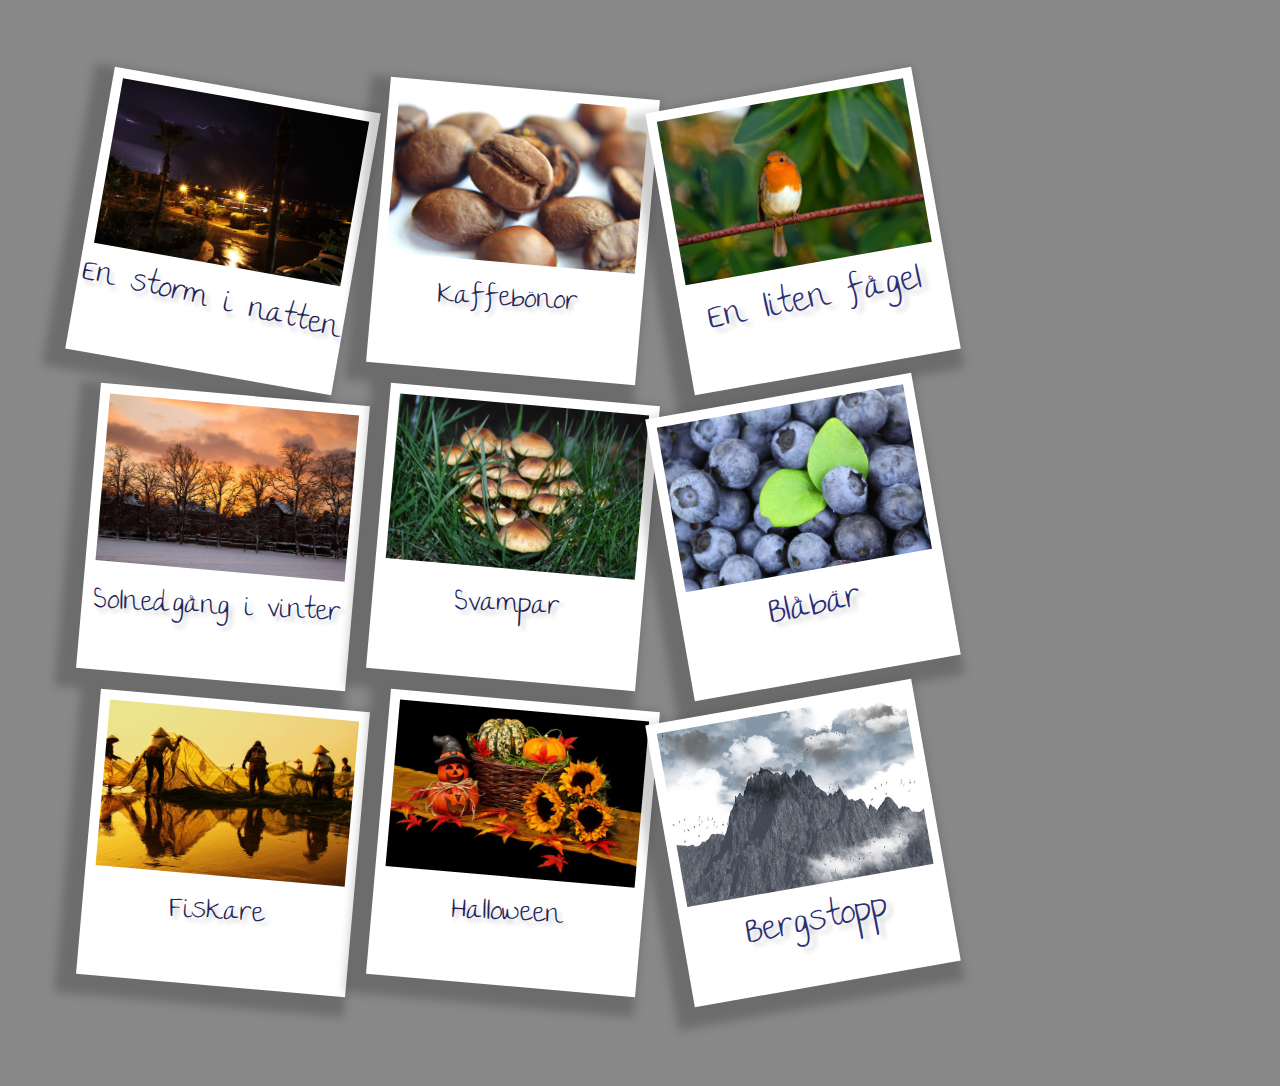
==== gallery/index.html @ f6a40ee0 "Add initial code and styling" ====
<!DOCTYPE html>
<html lang="en">
    <head>
        <meta charset="utf-8" />
        <title>Gallery</title>
        <link href='//fonts.googleapis.com/css?family=The+Girl+Next+Door' rel='stylesheet' type='text/css' />
        <link rel="stylesheet" type="text/css" href="gallery.css" />
    </head>
    <body>
        <div id="images">
            <a href="pics/5.jpg" title="En storm i natten"><img src="pics/5.jpg" alt="" /></a>
            <a href="pics/8.jpg" title="Kaffebönor"><img src="pics/8.jpg" alt="" /></a>
            <a href="pics/9.jpg" title="En liten fågel"><img src="pics/9.jpg" alt="" /></a>
            <a href="pics/1.jpg" title="Solnedgång i vinter"><img src="pics/1.jpg" alt="" /></a>
            <a href="pics/7.jpg" title="Svampar"><img src="pics/7.jpg" alt="" /></a>
            <a href="pics/3.jpg" title="Blåbär"><img src="pics/3.jpg" alt="" /></a>
            <a href="pics/6.jpg" title="Fiskare"><img src="pics/6.jpg" alt="" /></a>
            <a href="pics/4.jpg" title="Halloween"><img src="pics/4.jpg" alt="" /></a>
            <a href="pics/2.jpg" title="Bergstopp"><img src="pics/2.jpg" alt="" /></a>
        </div>
    </body>
</html>
---- gallery/gallery.css ----
html {
    padding: 80px;
    
    background-color: #888;
}

#images a {
    display: block;
    float: left;
    
    margin-right: 20px;
    margin-bottom: 20px;
    padding: 10px;
    padding-bottom: 0;
    
    width: 250px;
    min-height: 276px;
    z-index: 1;
    
    color: #242459;
    background-color: white;
    
    font-family: 'The Girl Next Door';
    font-size: 1.8em;
    text-decoration: none;
    text-shadow: 4px 4px 4px rgba(0,0,0,0.2); 
    
    -webkit-box-shadow: -10px 10px 10px 10px rgba(0, 0, 0, 0.2);
    box-shadow: -10px 10px 10px 10px rgba(0, 0, 0, 0.2); 
    
    transform:  rotate(5deg);
}

#images a:after {
    content: attr(title);
    
    display: block;
    margin-top: -10px;
    padding: 0;
    
    width: 250px;
    
    text-align: center;
    
    transform:  rotate(-2deg);
}

#images a:nth-child(5n - 4) {
    transform:  rotate(10deg);
}

#images a:nth-child(3n) {
    transform:  rotate(-10deg);
}

#images a:nth-child(5n - 4):after {
    transform:  rotate(3deg) scale(1.1);
}

#images a:nth-child(3n):after {
    color: #2e2e73;
    transform:  rotate(-1deg) scale(1.25);
}

#images a:hover, #images a:focus {
    z-index: 10;
    transform:  scale(1.5);
}

#images img {
    margin: 0;
    width: 100%;
}
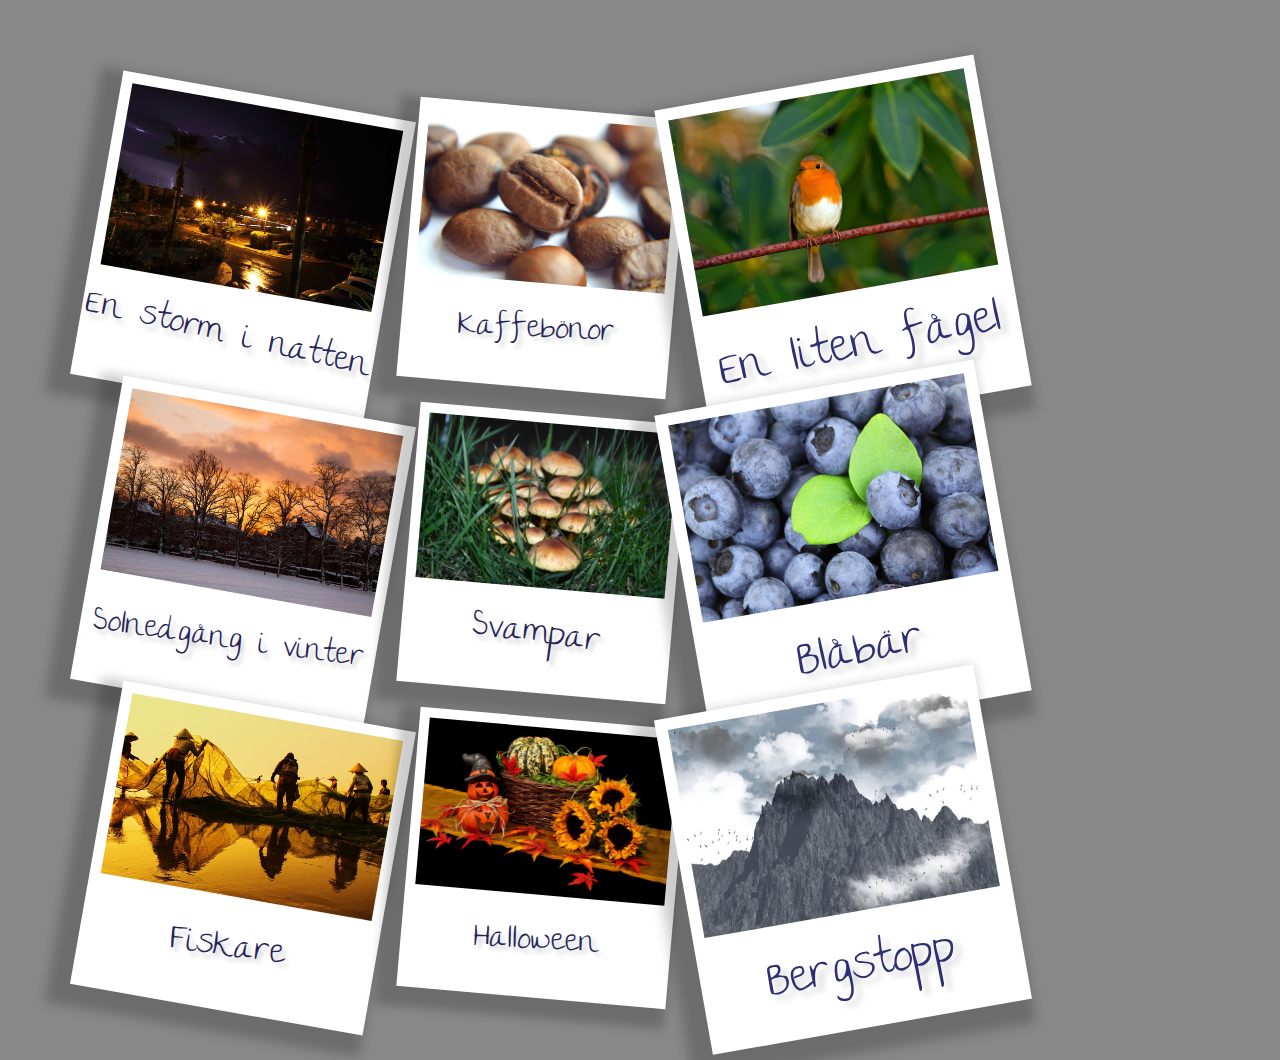
==== commit e6555fab: "Add by text on hover" ====
--- a/gallery/index.html
+++ b/gallery/index.html
@@ -8,15 +8,15 @@
     </head>
     <body>
         <div id="images">
-            <a href="pics/5.jpg" title="En storm i natten"><img src="pics/5.jpg" alt="" /></a>
-            <a href="pics/8.jpg" title="Kaffebönor"><img src="pics/8.jpg" alt="" /></a>
-            <a href="pics/9.jpg" title="En liten fågel"><img src="pics/9.jpg" alt="" /></a>
-            <a href="pics/1.jpg" title="Solnedgång i vinter"><img src="pics/1.jpg" alt="" /></a>
-            <a href="pics/7.jpg" title="Svampar"><img src="pics/7.jpg" alt="" /></a>
-            <a href="pics/3.jpg" title="Blåbär"><img src="pics/3.jpg" alt="" /></a>
-            <a href="pics/6.jpg" title="Fiskare"><img src="pics/6.jpg" alt="" /></a>
-            <a href="pics/4.jpg" title="Halloween"><img src="pics/4.jpg" alt="" /></a>
-            <a href="pics/2.jpg" title="Bergstopp"><img src="pics/2.jpg" alt="" /></a>
+            <a href="pics/5.jpg" title="En storm i natten" data-by="Petr Kratochvil"><img src="pics/5.jpg" alt="" /></a>
+            <a href="pics/8.jpg" title="Kaffebönor" data-by="George Hodan"><img src="pics/8.jpg" alt="" /></a>
+            <a href="pics/9.jpg" title="En liten fågel" data-by="Karen Arnold"><img src="pics/9.jpg" alt="" /></a>
+            <a href="pics/1.jpg" title="Solnedgång i vinter" data-by="Petr Kratochvil"><img src="pics/1.jpg" alt="" /></a>
+            <a href="pics/7.jpg" title="Svampar" data-by="George Hodan"><img src="pics/7.jpg" alt="" /></a>
+            <a href="pics/3.jpg" title="Blåbär" data-by="Petr Kratochvil"><img src="pics/3.jpg" alt="" /></a>
+            <a href="pics/6.jpg" title="Fiskare" data-by="Amateur Pic"><img src="pics/6.jpg" alt="" /></a>
+            <a href="pics/4.jpg" title="Halloween" data-by="Vera Kratochvil"><img src="pics/4.jpg" alt="" /></a>
+            <a href="pics/2.jpg" title="Bergstopp" data-by="Pennie Gibson"><img src="pics/2.jpg" alt="" /></a>
         </div>
     </body>
 </html>--- a/gallery/gallery.css
+++ b/gallery/gallery.css
@@ -1,41 +1,67 @@
 html {
-    padding: 80px;
+    padding-top: 100px;
+    padding-left: 100px;
     
     background-color: #888;
 }
 
 #images a {
     display: block;
+    position: relative;
     float: left;
     
-    margin-right: 20px;
-    margin-bottom: 20px;
+    margin-right: 30px;
+    margin-bottom: 25px;
     padding: 10px;
-    padding-bottom: 0;
+    padding-bottom: 20px;
     
     width: 250px;
-    min-height: 276px;
+    min-height: 250px;
     z-index: 1;
     
     color: #242459;
     background-color: white;
     
     font-family: 'The Girl Next Door';
-    font-size: 1.8em;
+    font-size: 2em;
     text-decoration: none;
     text-shadow: 4px 4px 4px rgba(0,0,0,0.2); 
     
     -webkit-box-shadow: -10px 10px 10px 10px rgba(0, 0, 0, 0.2);
     box-shadow: -10px 10px 10px 10px rgba(0, 0, 0, 0.2); 
     
+    transition: all 1.5s;
     transform:  rotate(5deg);
+}
+
+#images a:before {
+    content: "By " attr(data-by);
+    
+    display: block;
+    position: absolute;
+    bottom: 30px;
+    margin-bottom: -20px;
+    padding: 0;
+    overflow: hidden;
+    
+    width: 250px;
+    height: 20px;
+    
+    opacity: 0;
+    
+    font-size: 0.5em;
+    text-align: left;
+    word-break: break-all;
+    
+    transition: opacity 1s;
+    transition-delay: 0s;
 }
 
 #images a:after {
     content: attr(title);
     
     display: block;
-    margin-top: -10px;
+    margin-top: -5px;
     padding: 0;
     
     width: 250px;
@@ -45,15 +71,15 @@
     transform:  rotate(-2deg);
 }
 
-#images a:nth-child(5n - 4) {
-    transform:  rotate(10deg);
+#images a:nth-child(3n - 2) {
+    transform:  rotate(10deg) scale(1.1);
 }
 
 #images a:nth-child(3n) {
-    transform:  rotate(-10deg);
+    transform:  rotate(-10deg) scale(1.2);
 }
 
-#images a:nth-child(5n - 4):after {
+#images a:nth-child(4n - 3):after {
     transform:  rotate(3deg) scale(1.1);
 }
 
@@ -62,9 +88,31 @@
     transform:  rotate(-1deg) scale(1.25);
 }
 
+#images a:nth-child(1):after {
+    font-size: 0.9em;
+}
+
+#images a:nth-child(4):after {
+    font-size: 0.9em;
+}
+
 #images a:hover, #images a:focus {
     z-index: 10;
-    transform:  scale(1.5);
+    transform:  scale(1.7);
+}
+
+@keyframes write {
+    from {width: 0;}
+    to {width: 250px;}
+}
+
+#images a:hover:before {
+    opacity: 0.8;
+    
+    animation: write 1s;
+    animation-delay: 1s;
+    transition: all 1s;
+    transition-delay: 1s;
 }
 
 #images img {
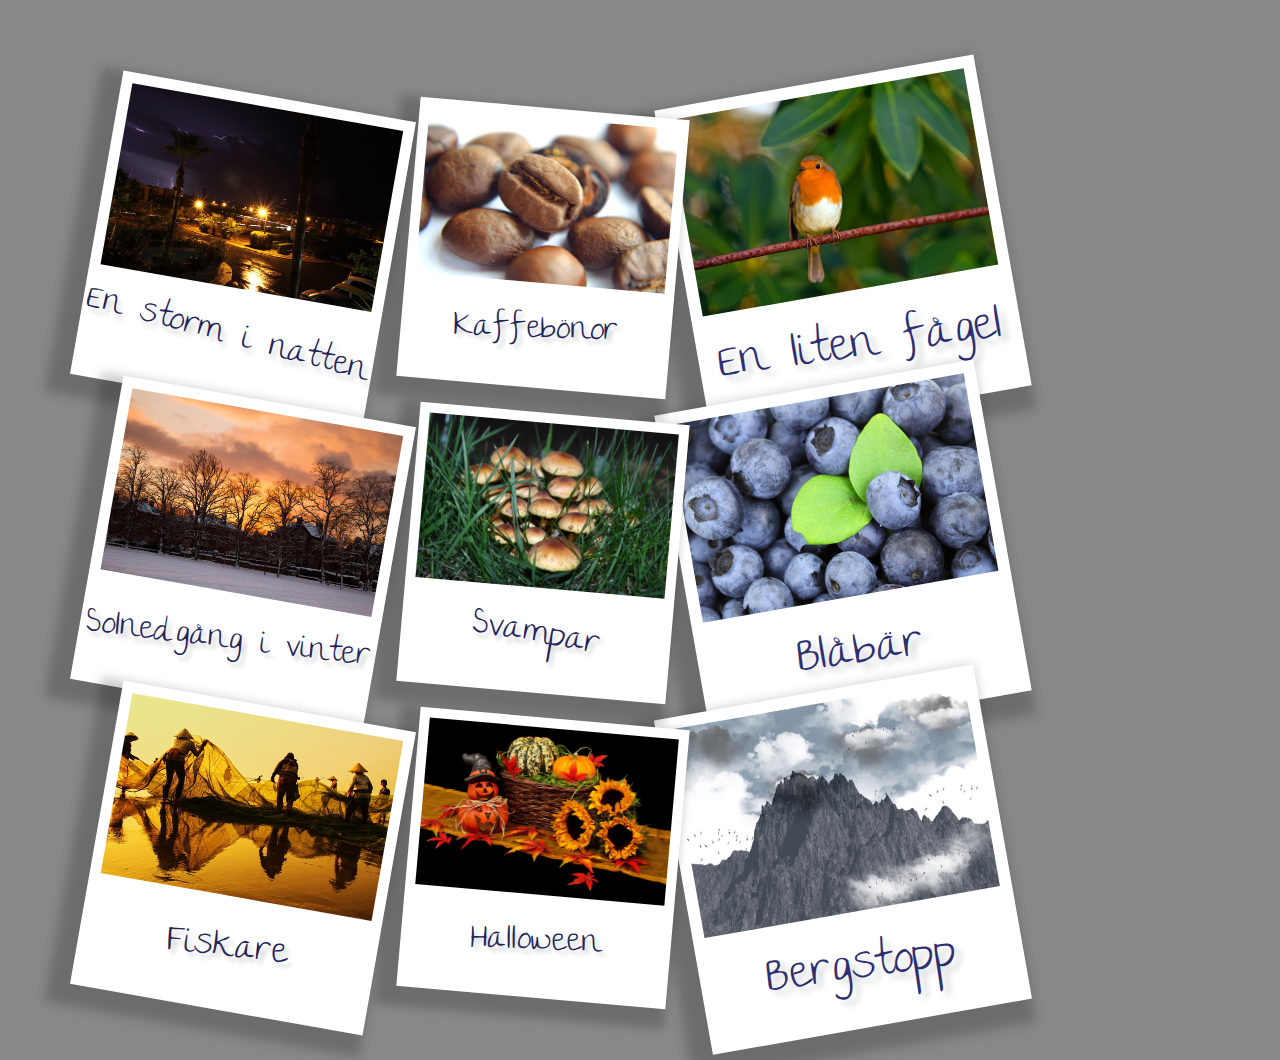
==== commit 84424672: "Correct language" ====
--- a/gallery/index.html
+++ b/gallery/index.html
@@ -1,5 +1,5 @@
 <!DOCTYPE html>
-<html lang="en">
+<html lang="sv">
     <head>
         <meta charset="utf-8" />
         <title>Gallery</title>
--- a/gallery/gallery.css
+++ b/gallery/gallery.css
@@ -17,7 +17,7 @@
     
     width: 250px;
     min-height: 250px;
-    z-index: 1;
+    z-index: 2;
     
     color: #242459;
     background-color: white;
@@ -27,11 +27,10 @@
     text-decoration: none;
     text-shadow: 4px 4px 4px rgba(0,0,0,0.2); 
     
-    -webkit-box-shadow: -10px 10px 10px 10px rgba(0, 0, 0, 0.2);
     box-shadow: -10px 10px 10px 10px rgba(0, 0, 0, 0.2); 
     
     transition: all 1.5s;
-    transform:  rotate(5deg);
+    transform: rotate(5deg);
 }
 
 #images a:before {
@@ -68,24 +67,26 @@
     
     text-align: center;
     
-    transform:  rotate(-2deg);
+    transform: rotate(-3deg) scale(1.05);
 }
 
 #images a:nth-child(3n - 2) {
-    transform:  rotate(10deg) scale(1.1);
+    z-index: 3;
+    transform: rotate(10deg) scale(1.1);
 }
 
 #images a:nth-child(3n) {
-    transform:  rotate(-10deg) scale(1.2);
+    z-index: 1;
+    transform: rotate(-10deg) scale(1.2);
 }
 
 #images a:nth-child(4n - 3):after {
-    transform:  rotate(3deg) scale(1.1);
+    transform: rotate(5deg) scale(1.1);
 }
 
 #images a:nth-child(3n):after {
     color: #2e2e73;
-    transform:  rotate(-1deg) scale(1.25);
+    transform: rotate(2deg) scale(1.25);
 }
 
 #images a:nth-child(1):after {
@@ -98,18 +99,22 @@
 
 #images a:hover, #images a:focus {
     z-index: 10;
-    transform:  scale(1.7);
+    transform: scale(1.7);
 }
 
 @keyframes write {
-    from {width: 0;}
-    to {width: 250px;}
+    from {
+        width: 0;
+    }
+    to {
+        width: 250px;
+    }
 }
 
 #images a:hover:before {
     opacity: 0.8;
     
-    animation: write 1s;
+    animation: write 2s;
     animation-delay: 1s;
     transition: all 1s;
     transition-delay: 1s;
@@ -118,4 +123,59 @@
 #images img {
     margin: 0;
     width: 100%;
+}
+
+/**
+ * Chrome support
+ * Firefox does fine without any bendor prefixes so let us not clutter the code
+ */
+
+#images a {
+    -webkit-transition: all 1.5s;
+    -webkit-transform: rotate(5deg);
+}
+
+#images a:before {
+    -webkit-transition: opacity 1s;
+    -webkit-transition-delay: 0s;
+}
+
+#images a:after {
+    -webkit-transform: rotate(-3deg) scale(1.05);
+}
+
+#images a:nth-child(3n - 2) {
+    -webkit-transform: rotate(10deg) scale(1.1);
+}
+
+#images a:nth-child(3n) {
+    -webkit-transform: rotate(-10deg) scale(1.2);
+}
+
+#images a:nth-child(4n - 3):after {
+    -webkit-transform: rotate(5deg) scale(1.1);
+}
+
+#images a:nth-child(3n):after {
+    -webkit-transform: rotate(2deg) scale(1.25);
+}
+
+#images a:hover, #images a:focus {
+    -webkit-transform: scale(1.7);
+}
+
+@-webkit-keyframes write {
+    from {
+        width: 0;
+    }
+    to {
+        width: 250px;
+    }
+}
+
+#images a:hover:before {
+    -webkit-animation: write 2s;
+    -webkit-animation-delay: 1s;
+    -webkit-transition: all 1s;
+    -webkit-transition-delay: 1s;
 }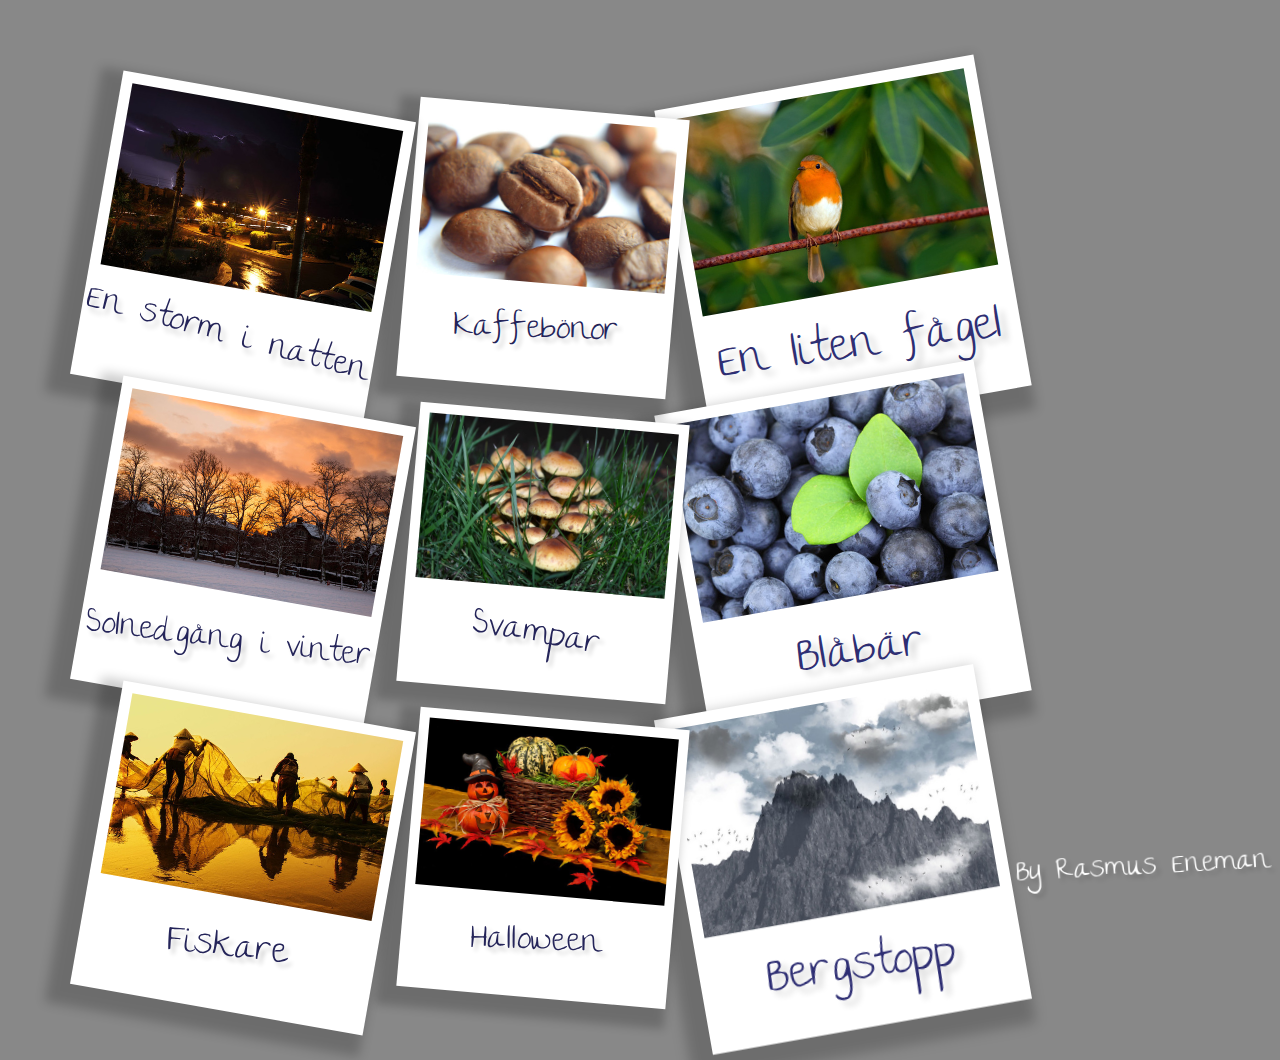
==== commit 713308e0: "add by" ====
--- a/gallery/index.html
+++ b/gallery/index.html
@@ -18,5 +18,6 @@
             <a href="pics/4.jpg" title="Halloween" data-by="Vera Kratochvil"><img src="pics/4.jpg" alt="" /></a>
             <a href="pics/2.jpg" title="Bergstopp" data-by="Pennie Gibson"><img src="pics/2.jpg" alt="" /></a>
         </div>
+        <p>By Rasmus Eneman</p>
     </body>
 </html>--- a/gallery/gallery.css
+++ b/gallery/gallery.css
@@ -1,7 +1,9 @@
 html {
     padding-top: 100px;
     padding-left: 100px;
-    
+
+    font-family: 'The Girl Next Door';
+
     background-color: #888;
 }
 
@@ -22,12 +24,11 @@
     color: #242459;
     background-color: white;
     
-    font-family: 'The Girl Next Door';
     font-size: 2em;
     text-decoration: none;
     text-shadow: 4px 4px 4px rgba(0,0,0,0.2); 
     
-    box-shadow: -10px 10px 10px 10px rgba(0, 0, 0, 0.2); 
+    box-shadow: -10px 10px 10px 10px rgba(0, 0, 0, 0.2);
     
     transition: all 1.5s;
     transform: rotate(5deg);
@@ -125,6 +126,17 @@
     width: 100%;
 }
 
+p {
+    position: fixed;
+    right: 10px;
+    bottom: 5px;
+    margin: 0;
+
+    color: white;
+    font-size: 1.8em;
+    text-shadow: 4px 4px 4px rgba(0,0,0,0.2);
+    transform: rotate(-3deg);
+}
 /**
  * Chrome support
  * Firefox does fine without any bendor prefixes so let us not clutter the code
@@ -173,7 +185,7 @@
     }
 }
 
-#images a:hover:before {
+#images a:hover:before, #images a:focus:before {
     -webkit-animation: write 2s;
     -webkit-animation-delay: 1s;
     -webkit-transition: all 1s;
